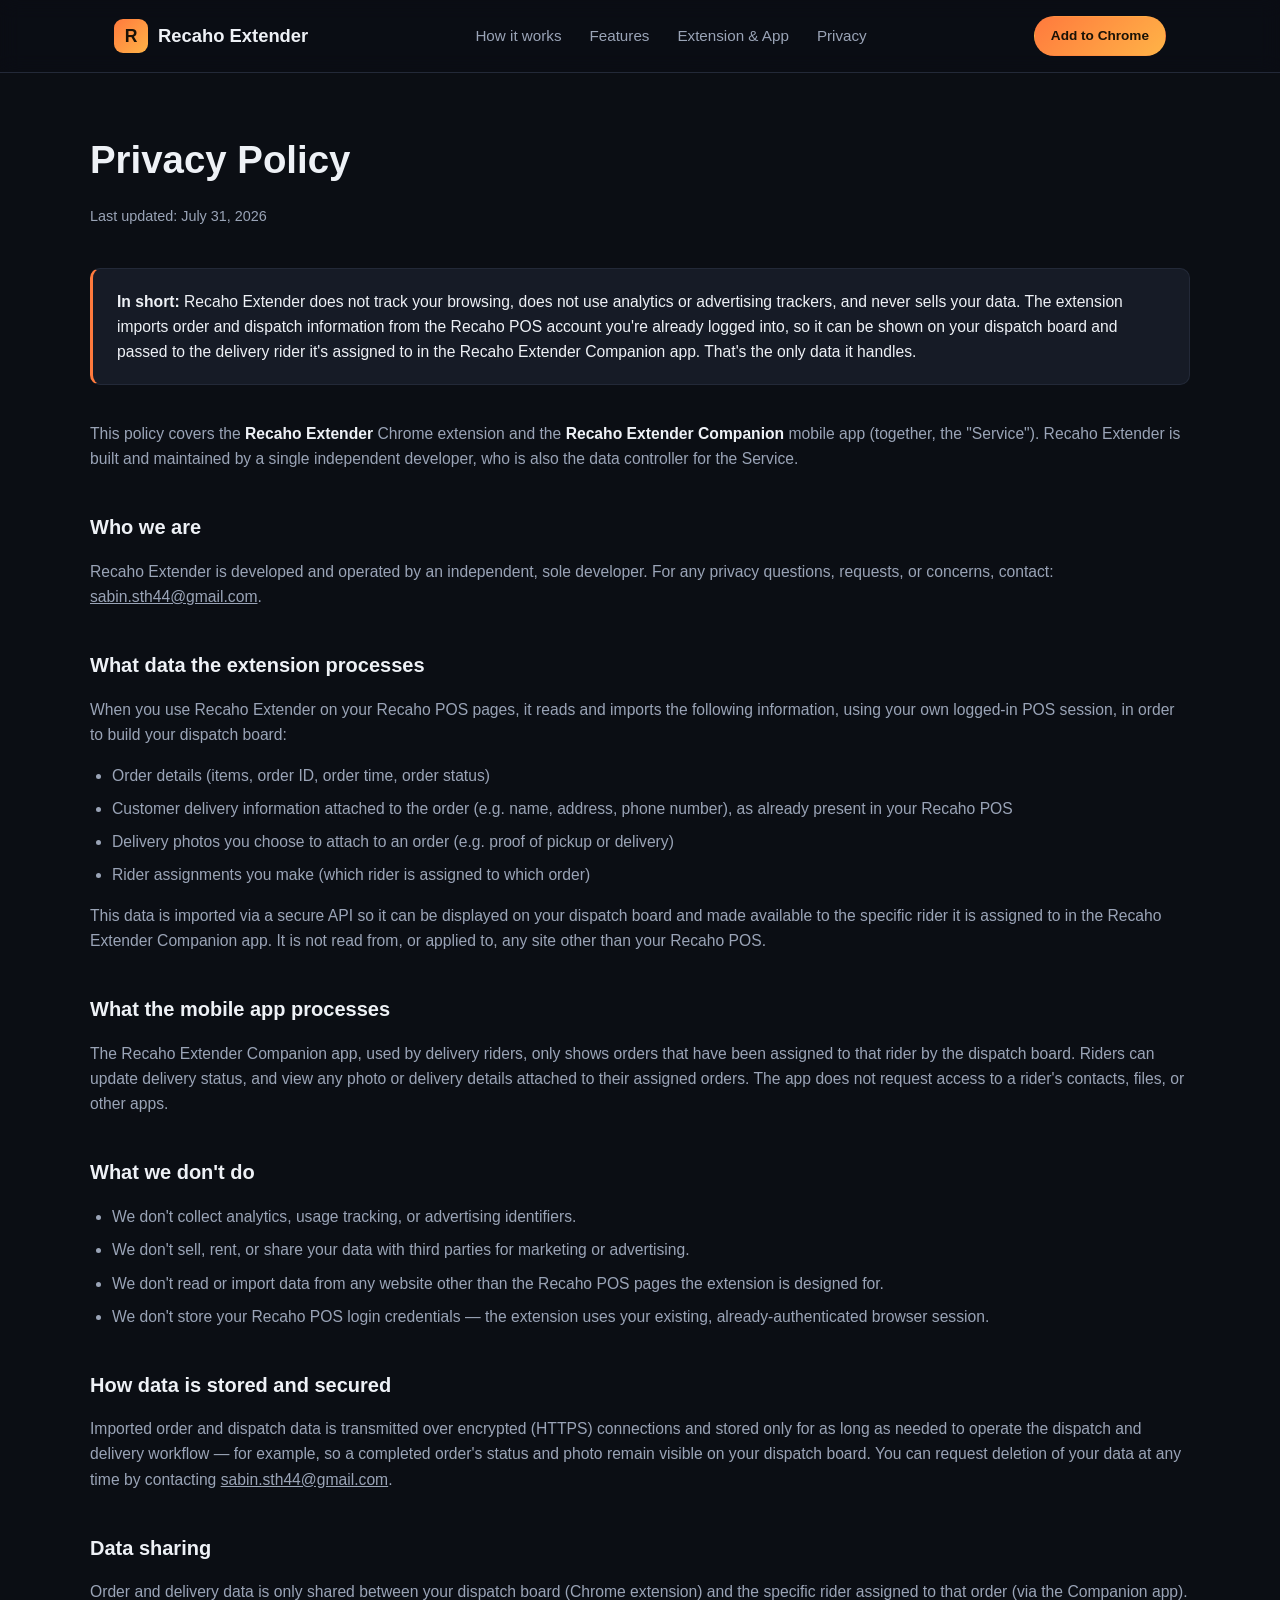
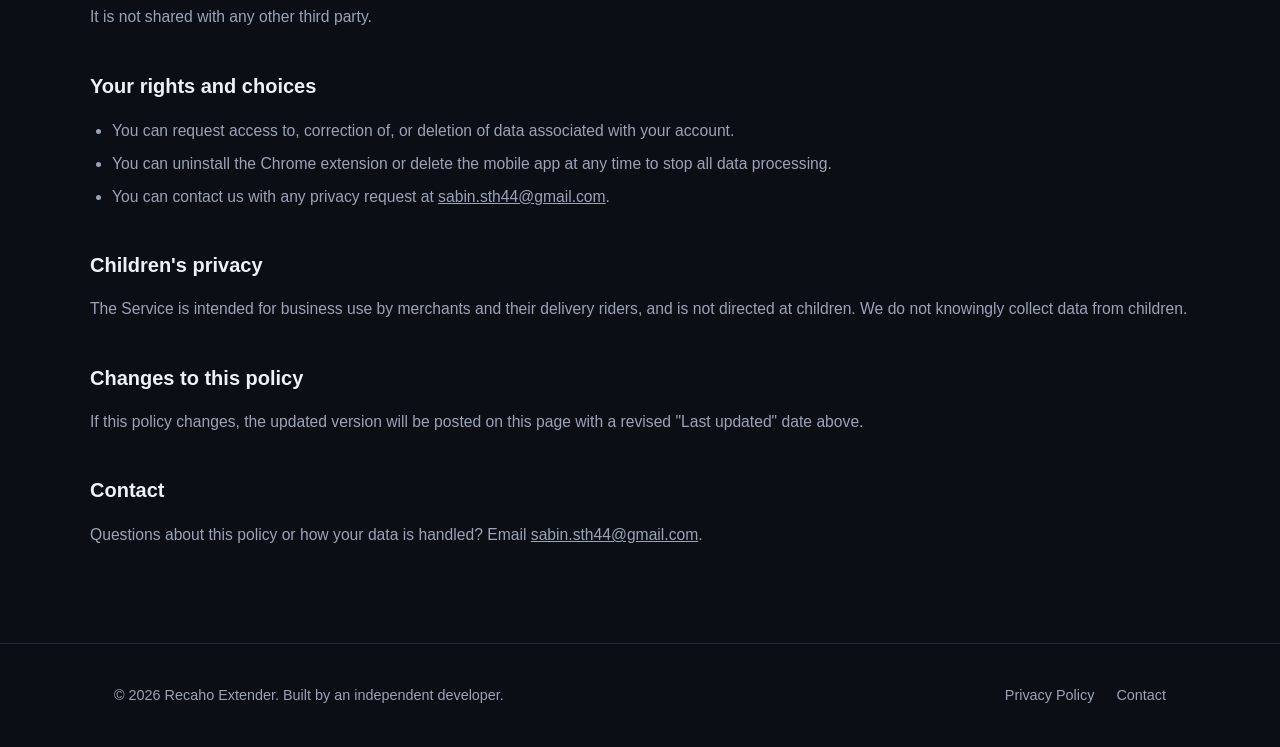
==== privacy.html @ 869e3dc1 "Add landing page and privacy policy for Recaho Extender Landing page covers the Chrome extension and" ====
<!doctype html>
<html lang="en">
<head>
  <meta charset="utf-8" />
  <meta name="viewport" content="width=device-width, initial-scale=1" />
  <title>Privacy Policy — Recaho Extender</title>
  <meta name="description" content="Privacy policy for the Recaho Extender Chrome extension and the Recaho Extender Companion mobile app." />
  <link rel="icon" href="data:image/svg+xml,<svg xmlns=%22http://www.w3.org/2000/svg%22 viewBox=%220 0 100 100%22><rect width=%22100%22 height=%22100%22 rx=%2220%22 fill=%22%23ff7a3d%22/><text x=%2250%22 y=%2265%22 font-size=%2255%22 text-anchor=%22middle%22 fill=%22%231a1206%22 font-family=%22Arial%22 font-weight=%22bold%22>R</text></svg>" />
  <link rel="stylesheet" href="assets/styles.css" />
</head>
<body>
  <header class="site-header">
    <nav class="nav">
      <a class="brand" href="index.html">
        <span class="logo-mark">R</span>
        Recaho Extender
      </a>
      <ul class="nav-links">
        <li><a href="index.html#how-it-works">How it works</a></li>
        <li><a href="index.html#features">Features</a></li>
        <li><a href="index.html#products">Extension &amp; App</a></li>
        <li><a href="privacy.html">Privacy</a></li>
      </ul>
      <a class="btn btn-primary btn-small" href="https://chromewebstore.google.com/detail/nfelljkncpchifmicbcllhgelfajlhal?utm_source=item-share-cb" target="_blank" rel="noopener">Add to Chrome</a>
    </nav>
  </header>

  <main class="container policy">
    <h1>Privacy Policy</h1>
    <p class="updated">Last updated: July 31, 2026</p>

    <div class="summary-box">
      <p>
        <strong>In short:</strong> Recaho Extender does not track your browsing, does not use
        analytics or advertising trackers, and never sells your data. The extension imports order
        and dispatch information from the Recaho POS account you're already logged into, so it can
        be shown on your dispatch board and passed to the delivery rider it's assigned to in the
        Recaho Extender Companion app. That's the only data it handles.
      </p>
    </div>

    <p>
      This policy covers the <strong>Recaho Extender</strong> Chrome extension and the
      <strong>Recaho Extender Companion</strong> mobile app (together, the "Service"). Recaho
      Extender is built and maintained by a single independent developer, who is also the data
      controller for the Service.
    </p>

    <h2>Who we are</h2>
    <p>
      Recaho Extender is developed and operated by an independent, sole developer. For any privacy
      questions, requests, or concerns, contact:
      <a href="mailto:sabin.sth44@gmail.com">sabin.sth44@gmail.com</a>.
    </p>

    <h2>What data the extension processes</h2>
    <p>
      When you use Recaho Extender on your Recaho POS pages, it reads and imports the following
      information, using your own logged-in POS session, in order to build your dispatch board:
    </p>
    <ul>
      <li>Order details (items, order ID, order time, order status)</li>
      <li>Customer delivery information attached to the order (e.g. name, address, phone number), as already present in your Recaho POS</li>
      <li>Delivery photos you choose to attach to an order (e.g. proof of pickup or delivery)</li>
      <li>Rider assignments you make (which rider is assigned to which order)</li>
    </ul>
    <p>
      This data is imported via a secure API so it can be displayed on your dispatch board and made
      available to the specific rider it is assigned to in the Recaho Extender Companion app. It is
      not read from, or applied to, any site other than your Recaho POS.
    </p>

    <h2>What the mobile app processes</h2>
    <p>
      The Recaho Extender Companion app, used by delivery riders, only shows orders that have been
      assigned to that rider by the dispatch board. Riders can update delivery status, and view any
      photo or delivery details attached to their assigned orders. The app does not request access
      to a rider's contacts, files, or other apps.
    </p>

    <h2>What we don't do</h2>
    <ul>
      <li>We don't collect analytics, usage tracking, or advertising identifiers.</li>
      <li>We don't sell, rent, or share your data with third parties for marketing or advertising.</li>
      <li>We don't read or import data from any website other than the Recaho POS pages the extension is designed for.</li>
      <li>We don't store your Recaho POS login credentials — the extension uses your existing, already-authenticated browser session.</li>
    </ul>

    <h2>How data is stored and secured</h2>
    <p>
      Imported order and dispatch data is transmitted over encrypted (HTTPS) connections and stored
      only for as long as needed to operate the dispatch and delivery workflow — for example, so a
      completed order's status and photo remain visible on your dispatch board. You can request
      deletion of your data at any time by contacting
      <a href="mailto:sabin.sth44@gmail.com">sabin.sth44@gmail.com</a>.
    </p>

    <h2>Data sharing</h2>
    <p>
      Order and delivery data is only shared between your dispatch board (Chrome extension) and the
      specific rider assigned to that order (via the Companion app). It is not shared with any other
      third party.
    </p>

    <h2>Your rights and choices</h2>
    <ul>
      <li>You can request access to, correction of, or deletion of data associated with your account.</li>
      <li>You can uninstall the Chrome extension or delete the mobile app at any time to stop all data processing.</li>
      <li>You can contact us with any privacy request at <a href="mailto:sabin.sth44@gmail.com">sabin.sth44@gmail.com</a>.</li>
    </ul>

    <h2>Children's privacy</h2>
    <p>
      The Service is intended for business use by merchants and their delivery riders, and is not
      directed at children. We do not knowingly collect data from children.
    </p>

    <h2>Changes to this policy</h2>
    <p>
      If this policy changes, the updated version will be posted on this page with a revised "Last
      updated" date above.
    </p>

    <h2>Contact</h2>
    <p>
      Questions about this policy or how your data is handled? Email
      <a href="mailto:sabin.sth44@gmail.com">sabin.sth44@gmail.com</a>.
    </p>
  </main>

  <footer class="site-footer">
    <div class="container footer-inner">
      <span>&copy; 2026 Recaho Extender. Built by an independent developer.</span>
      <ul class="footer-links">
        <li><a href="privacy.html">Privacy Policy</a></li>
        <li><a href="mailto:sabin.sth44@gmail.com">Contact</a></li>
      </ul>
    </div>
  </footer>
</body>
</html>
---- assets/styles.css ----
:root {
  --bg: #0b0e14;
  --bg-alt: #11151f;
  --card: #161b26;
  --border: #232938;
  --text: #eef1f6;
  --text-muted: #9aa4b7;
  --accent: #ff7a3d;
  --accent-2: #ffb347;
  --accent-soft: rgba(255, 122, 61, 0.12);
  --radius: 14px;
  --max-width: 1100px;
}

* {
  box-sizing: border-box;
}

html {
  scroll-behavior: smooth;
}

body {
  margin: 0;
  font-family: "Segoe UI", -apple-system, BlinkMacSystemFont, Roboto, Helvetica, Arial, sans-serif;
  background: var(--bg);
  color: var(--text);
  line-height: 1.6;
}

a {
  color: inherit;
}

img {
  max-width: 100%;
}

.container {
  max-width: var(--max-width);
  margin: 0 auto;
  padding: 0 24px;
}

/* Header */
header.site-header {
  position: sticky;
  top: 0;
  z-index: 20;
  background: rgba(11, 14, 20, 0.85);
  backdrop-filter: blur(10px);
  border-bottom: 1px solid var(--border);
}

.nav {
  display: flex;
  align-items: center;
  justify-content: space-between;
  padding: 16px 24px;
  max-width: var(--max-width);
  margin: 0 auto;
}

.brand {
  display: flex;
  align-items: center;
  gap: 10px;
  font-weight: 700;
  font-size: 1.15rem;
  text-decoration: none;
  color: var(--text);
}

.brand .logo-mark {
  width: 34px;
  height: 34px;
  border-radius: 9px;
  background: linear-gradient(135deg, var(--accent), var(--accent-2));
  display: flex;
  align-items: center;
  justify-content: center;
  font-size: 1.1rem;
  color: #1a1206;
  font-weight: 800;
}

.nav-links {
  display: flex;
  align-items: center;
  gap: 28px;
  list-style: none;
  margin: 0;
  padding: 0;
}

.nav-links a {
  text-decoration: none;
  color: var(--text-muted);
  font-size: 0.95rem;
  transition: color 0.15s ease;
}

.nav-links a:hover {
  color: var(--text);
}

.btn {
  display: inline-flex;
  align-items: center;
  gap: 8px;
  padding: 11px 20px;
  border-radius: 999px;
  font-weight: 600;
  font-size: 0.95rem;
  text-decoration: none;
  border: 1px solid transparent;
  cursor: pointer;
  transition: transform 0.15s ease, background 0.15s ease, border-color 0.15s ease;
}

.btn:hover {
  transform: translateY(-1px);
}

.btn-primary {
  background: linear-gradient(135deg, var(--accent), var(--accent-2));
  color: #1a1206;
}

.btn-secondary {
  background: transparent;
  border-color: var(--border);
  color: var(--text);
}

.btn-secondary:hover {
  border-color: var(--accent);
}

.btn-small {
  padding: 8px 16px;
  font-size: 0.85rem;
}

/* Hero */
.hero {
  padding: 88px 0 64px;
  text-align: center;
}

.eyebrow {
  display: inline-block;
  padding: 6px 14px;
  border-radius: 999px;
  background: var(--accent-soft);
  color: var(--accent-2);
  font-size: 0.8rem;
  font-weight: 700;
  letter-spacing: 0.04em;
  text-transform: uppercase;
  margin-bottom: 22px;
}

.hero h1 {
  font-size: clamp(2.1rem, 5vw, 3.4rem);
  line-height: 1.15;
  margin: 0 0 20px;
  font-weight: 800;
  letter-spacing: -0.02em;
}

.hero h1 .accent-text {
  background: linear-gradient(135deg, var(--accent), var(--accent-2));
  -webkit-background-clip: text;
  background-clip: text;
  color: transparent;
}

.hero p.lead {
  max-width: 640px;
  margin: 0 auto 34px;
  color: var(--text-muted);
  font-size: 1.1rem;
}

.hero-ctas {
  display: flex;
  align-items: center;
  justify-content: center;
  gap: 16px;
  flex-wrap: wrap;
}

.hero-note {
  margin-top: 18px;
  font-size: 0.85rem;
  color: var(--text-muted);
}

/* Sections */
section {
  padding: 64px 0;
}

.section-head {
  text-align: center;
  max-width: 620px;
  margin: 0 auto 44px;
}

.section-head .kicker {
  color: var(--accent-2);
  font-weight: 700;
  font-size: 0.8rem;
  text-transform: uppercase;
  letter-spacing: 0.06em;
  margin-bottom: 10px;
  display: block;
}

.section-head h2 {
  font-size: clamp(1.6rem, 3.5vw, 2.2rem);
  margin: 0 0 14px;
  font-weight: 800;
  letter-spacing: -0.01em;
}

.section-head p {
  color: var(--text-muted);
  margin: 0;
}

/* How it works */
.steps {
  display: grid;
  grid-template-columns: repeat(3, 1fr);
  gap: 24px;
}

.step-card {
  background: var(--card);
  border: 1px solid var(--border);
  border-radius: var(--radius);
  padding: 28px 24px;
}

.step-number {
  width: 36px;
  height: 36px;
  border-radius: 10px;
  background: var(--accent-soft);
  color: var(--accent-2);
  display: flex;
  align-items: center;
  justify-content: center;
  font-weight: 800;
  margin-bottom: 18px;
}

.step-card h3 {
  margin: 0 0 10px;
  font-size: 1.05rem;
}

.step-card p {
  margin: 0;
  color: var(--text-muted);
  font-size: 0.94rem;
}

/* Features grid */
.features-grid {
  display: grid;
  grid-template-columns: repeat(3, 1fr);
  gap: 20px;
}

.feature-card {
  background: var(--card);
  border: 1px solid var(--border);
  border-radius: var(--radius);
  padding: 26px;
}

.feature-icon {
  width: 40px;
  height: 40px;
  border-radius: 10px;
  background: var(--accent-soft);
  display: flex;
  align-items: center;
  justify-content: center;
  font-size: 1.2rem;
  margin-bottom: 16px;
}

.feature-card h3 {
  margin: 0 0 8px;
  font-size: 1.02rem;
}

.feature-card p {
  margin: 0;
  color: var(--text-muted);
  font-size: 0.92rem;
}

/* Two-product split */
.products {
  display: grid;
  grid-template-columns: 1fr 1fr;
  gap: 24px;
}

.product-card {
  background: var(--card);
  border: 1px solid var(--border);
  border-radius: var(--radius);
  padding: 32px;
}

.product-card .tag {
  display: inline-block;
  padding: 4px 12px;
  border-radius: 999px;
  background: var(--accent-soft);
  color: var(--accent-2);
  font-size: 0.75rem;
  font-weight: 700;
  text-transform: uppercase;
  letter-spacing: 0.04em;
  margin-bottom: 16px;
}

.product-card h3 {
  margin: 0 0 12px;
  font-size: 1.3rem;
}

.product-card p {
  color: var(--text-muted);
  margin: 0 0 20px;
}

.product-card ul {
  margin: 0 0 24px;
  padding-left: 20px;
  color: var(--text-muted);
  font-size: 0.94rem;
}

.product-card li {
  margin-bottom: 8px;
}

/* CTA band */
.cta-band {
  text-align: center;
  background: var(--bg-alt);
  border-top: 1px solid var(--border);
  border-bottom: 1px solid var(--border);
}

.cta-band h2 {
  font-size: clamp(1.5rem, 3vw, 2rem);
  margin: 0 0 16px;
}

.cta-band p {
  color: var(--text-muted);
  max-width: 520px;
  margin: 0 auto 30px;
}

/* Footer */
footer.site-footer {
  border-top: 1px solid var(--border);
  padding: 40px 0;
  color: var(--text-muted);
  font-size: 0.9rem;
}

.footer-inner {
  display: flex;
  align-items: center;
  justify-content: space-between;
  flex-wrap: wrap;
  gap: 16px;
}

.footer-links {
  display: flex;
  gap: 22px;
  list-style: none;
  padding: 0;
  margin: 0;
}

.footer-links a {
  text-decoration: none;
  color: var(--text-muted);
}

.footer-links a:hover {
  color: var(--text);
}

/* Policy page */
.policy {
  padding: 56px 0 80px;
}

.policy .updated {
  color: var(--text-muted);
  font-size: 0.9rem;
  margin-bottom: 40px;
}

.policy h1 {
  font-size: clamp(1.8rem, 4vw, 2.4rem);
  margin: 0 0 10px;
  font-weight: 800;
}

.policy h2 {
  font-size: 1.25rem;
  margin: 40px 0 12px;
  font-weight: 700;
}

.policy p, .policy li {
  color: var(--text-muted);
  font-size: 0.98rem;
}

.policy ul {
  padding-left: 22px;
}

.policy li {
  margin-bottom: 8px;
}

.policy strong {
  color: var(--text);
}

.summary-box {
  background: var(--card);
  border: 1px solid var(--border);
  border-left: 3px solid var(--accent);
  border-radius: 10px;
  padding: 20px 24px;
  margin: 24px 0 36px;
}

.summary-box p {
  margin: 0;
  color: var(--text);
}

@media (max-width: 860px) {
  .steps,
  .features-grid,
  .products {
    grid-template-columns: 1fr;
  }

  .nav-links {
    display: none;
  }

  .footer-inner {
    flex-direction: column;
    align-items: flex-start;
  }
}
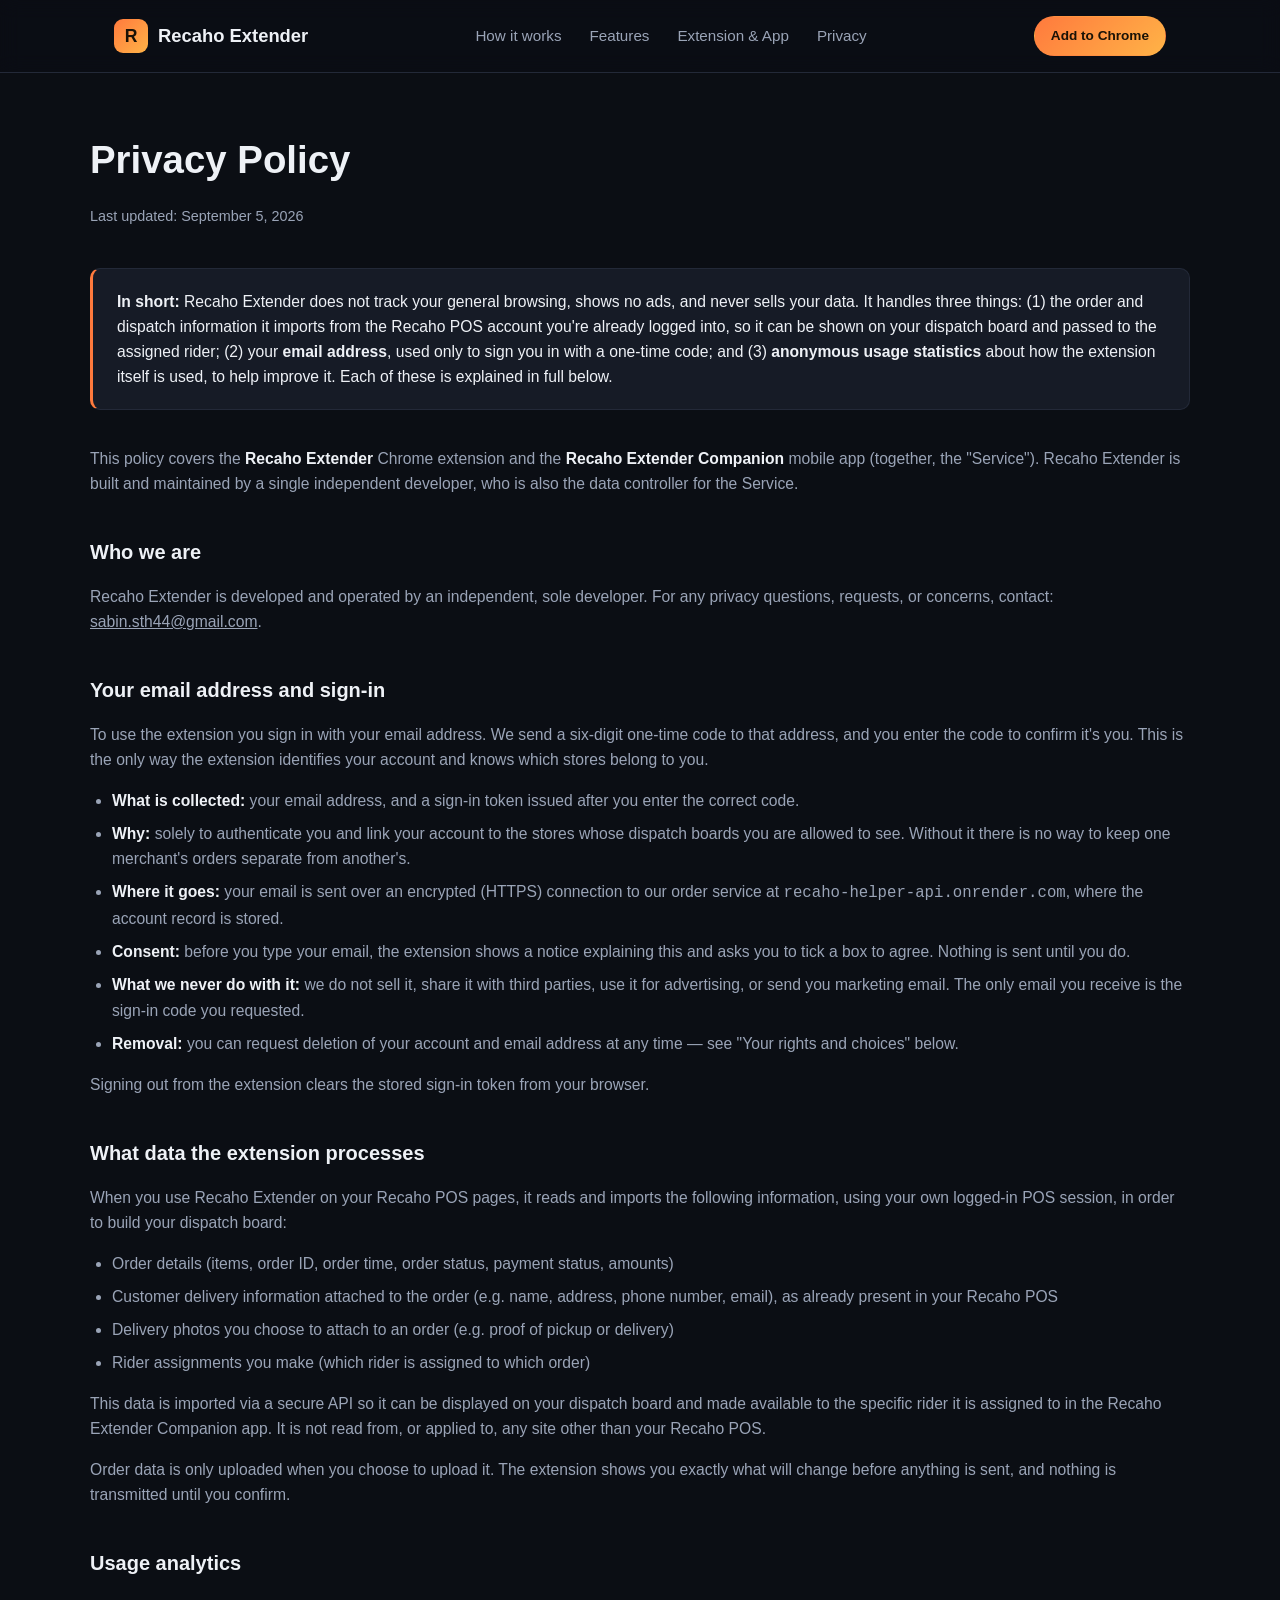
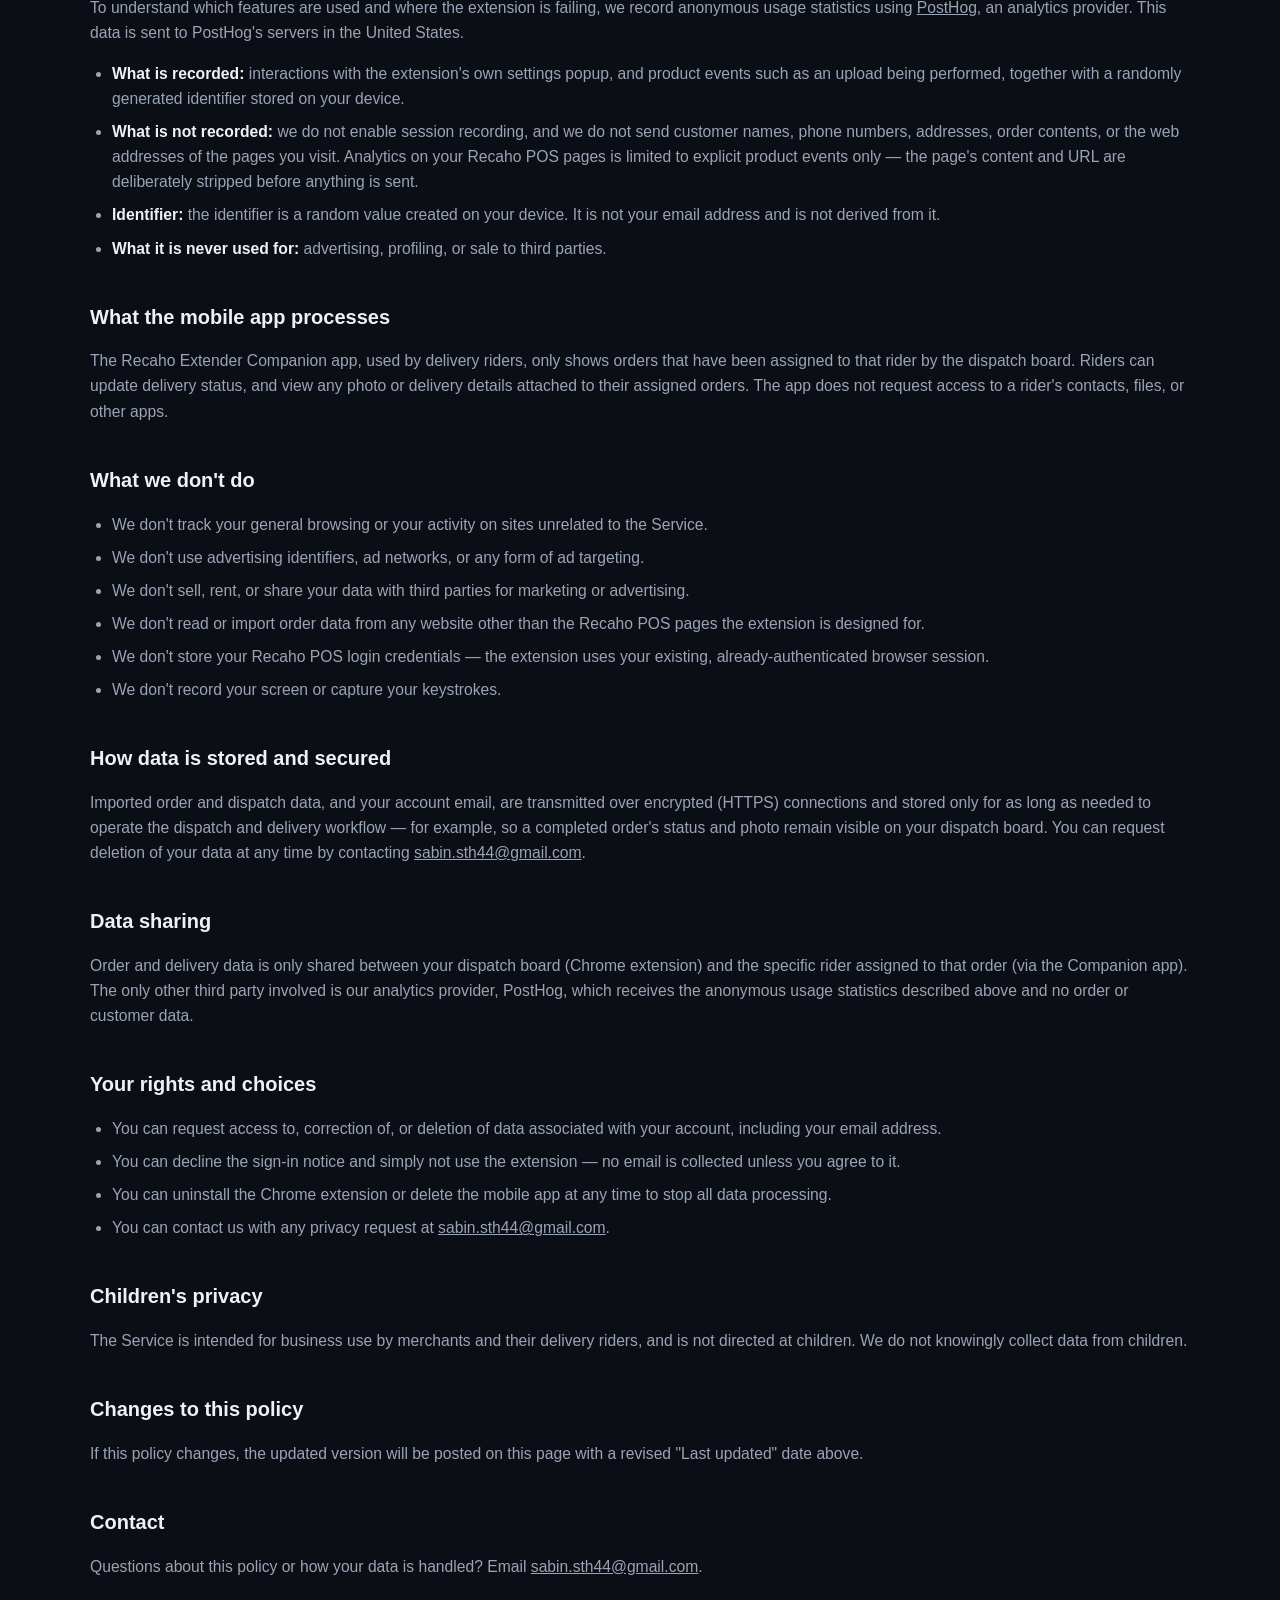
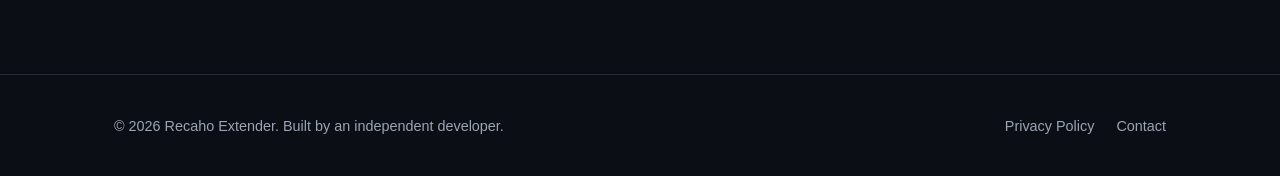
==== commit 16901875: "Revise privacy policy and update data handling details Updated the privacy policy to reflect changes" ====
--- a/privacy.html
+++ b/privacy.html
@@ -27,15 +27,17 @@
 
   <main class="container policy">
     <h1>Privacy Policy</h1>
-    <p class="updated">Last updated: July 31, 2026</p>
+    <p class="updated">Last updated: September 5, 2026</p>
 
     <div class="summary-box">
       <p>
-        <strong>In short:</strong> Recaho Extender does not track your browsing, does not use
-        analytics or advertising trackers, and never sells your data. The extension imports order
-        and dispatch information from the Recaho POS account you're already logged into, so it can
-        be shown on your dispatch board and passed to the delivery rider it's assigned to in the
-        Recaho Extender Companion app. That's the only data it handles.
+        <strong>In short:</strong> Recaho Extender does not track your general browsing, shows no
+        ads, and never sells your data. It handles three things: (1) the order and dispatch
+        information it imports from the Recaho POS account you're already logged into, so it can be
+        shown on your dispatch board and passed to the assigned rider; (2) your
+        <strong>email address</strong>, used only to sign you in with a one-time code; and
+        (3) <strong>anonymous usage statistics</strong> about how the extension itself is used, to
+        help improve it. Each of these is explained in full below.
       </p>
     </div>
 
@@ -53,14 +55,41 @@
       <a href="mailto:sabin.sth44@gmail.com">sabin.sth44@gmail.com</a>.
     </p>
 
+    <h2>Your email address and sign-in</h2>
+    <p>
+      To use the extension you sign in with your email address. We send a six-digit one-time code to
+      that address, and you enter the code to confirm it's you. This is the only way the extension
+      identifies your account and knows which stores belong to you.
+    </p>
+    <ul>
+      <li><strong>What is collected:</strong> your email address, and a sign-in token issued after
+          you enter the correct code.</li>
+      <li><strong>Why:</strong> solely to authenticate you and link your account to the stores whose
+          dispatch boards you are allowed to see. Without it there is no way to keep one merchant's
+          orders separate from another's.</li>
+      <li><strong>Where it goes:</strong> your email is sent over an encrypted (HTTPS) connection to
+          our order service at <code>recaho-helper-api.onrender.com</code>, where the account record
+          is stored.</li>
+      <li><strong>Consent:</strong> before you type your email, the extension shows a notice
+          explaining this and asks you to tick a box to agree. Nothing is sent until you do.</li>
+      <li><strong>What we never do with it:</strong> we do not sell it, share it with third parties,
+          use it for advertising, or send you marketing email. The only email you receive is the
+          sign-in code you requested.</li>
+      <li><strong>Removal:</strong> you can request deletion of your account and email address at any
+          time — see "Your rights and choices" below.</li>
+    </ul>
+    <p>
+      Signing out from the extension clears the stored sign-in token from your browser.
+    </p>
+
     <h2>What data the extension processes</h2>
     <p>
       When you use Recaho Extender on your Recaho POS pages, it reads and imports the following
       information, using your own logged-in POS session, in order to build your dispatch board:
     </p>
     <ul>
-      <li>Order details (items, order ID, order time, order status)</li>
-      <li>Customer delivery information attached to the order (e.g. name, address, phone number), as already present in your Recaho POS</li>
+      <li>Order details (items, order ID, order time, order status, payment status, amounts)</li>
+      <li>Customer delivery information attached to the order (e.g. name, address, phone number, email), as already present in your Recaho POS</li>
       <li>Delivery photos you choose to attach to an order (e.g. proof of pickup or delivery)</li>
       <li>Rider assignments you make (which rider is assigned to which order)</li>
     </ul>
@@ -69,6 +98,30 @@
       available to the specific rider it is assigned to in the Recaho Extender Companion app. It is
       not read from, or applied to, any site other than your Recaho POS.
     </p>
+    <p>
+      Order data is only uploaded when you choose to upload it. The extension shows you exactly what
+      will change before anything is sent, and nothing is transmitted until you confirm.
+    </p>
+
+    <h2>Usage analytics</h2>
+    <p>
+      To understand which features are used and where the extension is failing, we record anonymous
+      usage statistics using <a href="https://posthog.com/privacy" target="_blank" rel="noopener">PostHog</a>,
+      an analytics provider. This data is sent to PostHog's servers in the United States.
+    </p>
+    <ul>
+      <li><strong>What is recorded:</strong> interactions with the extension's own settings popup,
+          and product events such as an upload being performed, together with a randomly generated
+          identifier stored on your device.</li>
+      <li><strong>What is not recorded:</strong> we do not enable session recording, and we do not
+          send customer names, phone numbers, addresses, order contents, or the web addresses of the
+          pages you visit. Analytics on your Recaho POS pages is limited to explicit product events
+          only — the page's content and URL are deliberately stripped before anything is sent.</li>
+      <li><strong>Identifier:</strong> the identifier is a random value created on your device. It is
+          not your email address and is not derived from it.</li>
+      <li><strong>What it is never used for:</strong> advertising, profiling, or sale to third
+          parties.</li>
+    </ul>
 
     <h2>What the mobile app processes</h2>
     <p>
@@ -80,31 +133,35 @@
 
     <h2>What we don't do</h2>
     <ul>
-      <li>We don't collect analytics, usage tracking, or advertising identifiers.</li>
+      <li>We don't track your general browsing or your activity on sites unrelated to the Service.</li>
+      <li>We don't use advertising identifiers, ad networks, or any form of ad targeting.</li>
       <li>We don't sell, rent, or share your data with third parties for marketing or advertising.</li>
-      <li>We don't read or import data from any website other than the Recaho POS pages the extension is designed for.</li>
+      <li>We don't read or import order data from any website other than the Recaho POS pages the extension is designed for.</li>
       <li>We don't store your Recaho POS login credentials — the extension uses your existing, already-authenticated browser session.</li>
+      <li>We don't record your screen or capture your keystrokes.</li>
     </ul>
 
     <h2>How data is stored and secured</h2>
     <p>
-      Imported order and dispatch data is transmitted over encrypted (HTTPS) connections and stored
-      only for as long as needed to operate the dispatch and delivery workflow — for example, so a
-      completed order's status and photo remain visible on your dispatch board. You can request
-      deletion of your data at any time by contacting
+      Imported order and dispatch data, and your account email, are transmitted over encrypted
+      (HTTPS) connections and stored only for as long as needed to operate the dispatch and delivery
+      workflow — for example, so a completed order's status and photo remain visible on your dispatch
+      board. You can request deletion of your data at any time by contacting
       <a href="mailto:sabin.sth44@gmail.com">sabin.sth44@gmail.com</a>.
     </p>
 
     <h2>Data sharing</h2>
     <p>
       Order and delivery data is only shared between your dispatch board (Chrome extension) and the
-      specific rider assigned to that order (via the Companion app). It is not shared with any other
-      third party.
+      specific rider assigned to that order (via the Companion app). The only other third party
+      involved is our analytics provider, PostHog, which receives the anonymous usage statistics
+      described above and no order or customer data.
     </p>
 
     <h2>Your rights and choices</h2>
     <ul>
-      <li>You can request access to, correction of, or deletion of data associated with your account.</li>
+      <li>You can request access to, correction of, or deletion of data associated with your account, including your email address.</li>
+      <li>You can decline the sign-in notice and simply not use the extension — no email is collected unless you agree to it.</li>
       <li>You can uninstall the Chrome extension or delete the mobile app at any time to stop all data processing.</li>
       <li>You can contact us with any privacy request at <a href="mailto:sabin.sth44@gmail.com">sabin.sth44@gmail.com</a>.</li>
     </ul>
